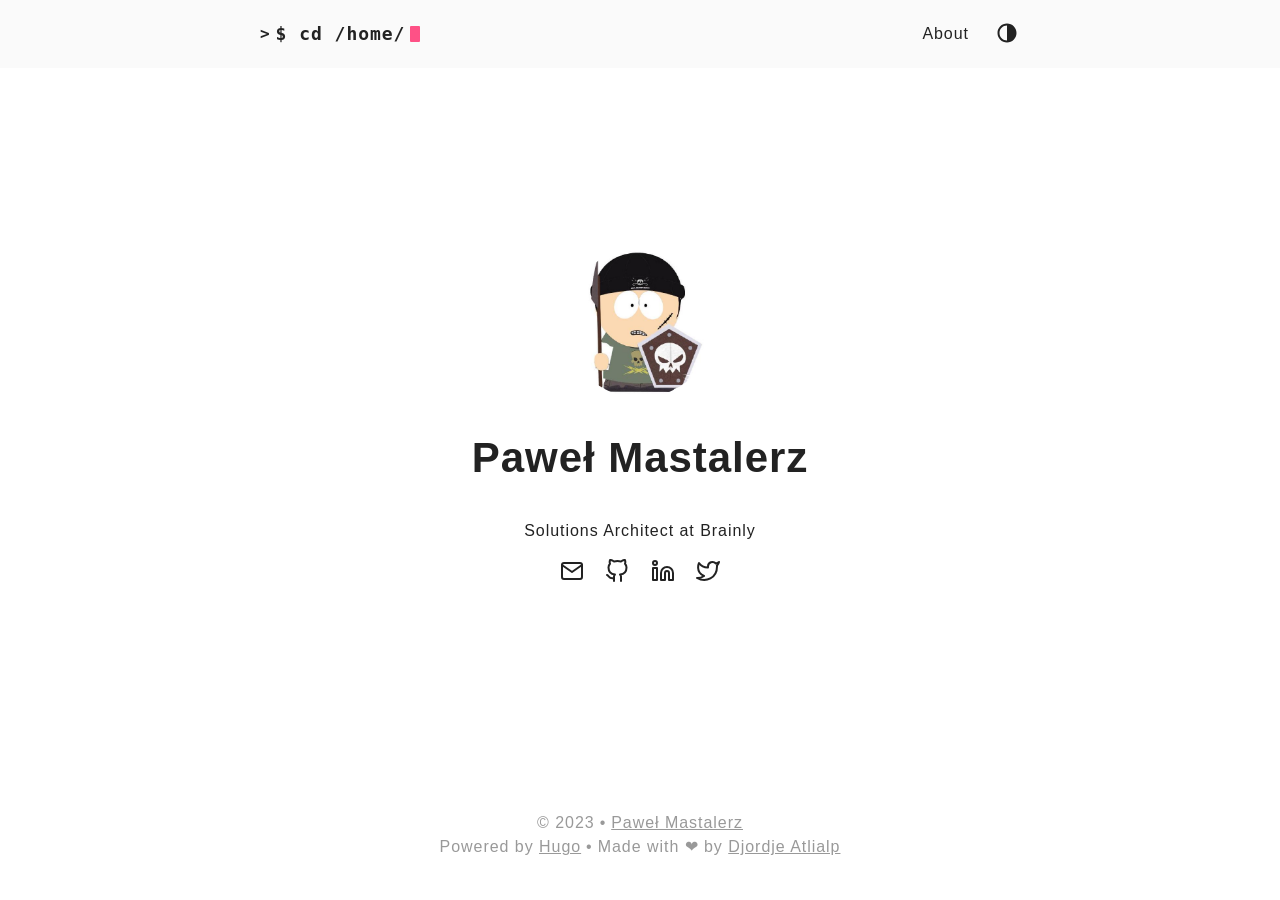
==== index.html @ 25dda84e "first commit" ====
<!DOCTYPE html>
<html lang="en">
    <head>
	<meta name="generator" content="Hugo 0.92.2" />
        <meta charset="UTF-8">
<meta http-equiv="X-UA-Compatible" content="ie=edge">
<meta name="viewport" content="width=device-width, initial-scale=1, shrink-to-fit=no">
<meta name="author" content="Paweł Mastalerz ">
<meta name="description" content="Solutions Architect at Brainly" />
<meta name="keywords" content="" />
<meta name="robots" content="noodp" />
<meta name="theme-color" content="" />
<link rel="canonical" href="https://mastalerz.info/" />


    <title>
        
            Paweł Mastalerz 
        
    </title>





<link rel="stylesheet" href="/main.b78c3be9451dc4ca61ca377f3dc2cf2e6345a44c2bae46216a322ef366daa399.css" integrity="sha256-t4w76UUdxMphyjd/PcLPLmNFpEwrrkYhajIu82bao5k=">



    <link rel="apple-touch-icon" sizes="180x180" href="/apple-touch-icon.png">
    <link rel="icon" type="image/png" sizes="32x32" href="/favicon-32x32.png">
    <link rel="icon" type="image/png" sizes="16x16" href="/favicon-16x16.png">
    <link rel="manifest" href="/site.webmanifest">
    <link rel="mask-icon" href="/safari-pinned-tab.svg" color="">
    <link rel="shortcut icon" href="/favicon.ico">
    <meta name="msapplication-TileColor" content="">


<meta itemprop="name" content="Paweł Mastalerz">
<meta itemprop="description" content="Solutions Architect at Brainly">
<meta name="twitter:card" content="summary"/>
<meta name="twitter:title" content="Paweł Mastalerz"/>
<meta name="twitter:description" content="Solutions Architect at Brainly"/>









<link rel="alternate" type="application/rss+xml" href="https://mastalerz.info/index.xml" title="Paweł Mastalerz" />








    </head>

    
    <body class="">

    
        <div class="container">
            <header class="header">
    <span class="header__inner">
        <a href="/" style="text-decoration: none;">
    <div class="logo">
        
            <span class="logo__mark">&gt;</span>
            <span class="logo__text ">
                $ cd /home/</span>
            <span class="logo__cursor" style=
                  "
                   
                   ">
            </span>
        
    </div>
</a>


        <span class="header__right">
            
                <nav class="menu">
    <ul class="menu__inner"><li><a href="/about/">About</a></li>
    </ul>
</nav>

                <span class="menu-trigger">
                    <svg xmlns="http://www.w3.org/2000/svg" viewBox="0 0 24 24">
                        <path d="M0 0h24v24H0z" fill="none"/>
                        <path d="M3 18h18v-2H3v2zm0-5h18v-2H3v2zm0-7v2h18V6H3z"/>
                    </svg>
                </span>
            
                <span class="theme-toggle not-selectable"><svg class="theme-toggler" width="24" height="24" viewBox="0 0 48 48" fill="none" xmlns="http://www.w3.org/2000/svg">
   <path d="M22 41C32.4934 41 41 32.4934 41 22C41 11.5066 32.4934 3 22
   3C11.5066 3 3 11.5066 3 22C3 32.4934 11.5066 41 22 41ZM7 22C7
   13.7157 13.7157 7 22 7V37C13.7157 37 7 30.2843 7 22Z"/>
 </svg></span>
        </span>
    </span>
</header>


            <div class="content">
                
    <main aria-role="main">
        <div>
            
               <img src="/images/me.jpg" class="circle" alt="n142" style="max-width:150px" />
            

            <h1>Paweł Mastalerz</h1>

            
    <p>Solutions Architect at Brainly</p>
                <div>
                    &nbsp; <a href="mailto:pawel@mastalerz.info" target="_blank" rel="me noopener " title="Email"><svg xmlns="http://www.w3.org/2000/svg" width="24" height="24" viewBox="0 0 24 24" fill="none" stroke="currentColor" stroke-width="2" stroke-linecap="round" stroke-linejoin="round"><path d="M4 4h16c1.1 0 2 .9 2 2v12c0 1.1-.9 2-2 2H4c-1.1 0-2-.9-2-2V6c0-1.1.9-2 2-2z"></path><polyline points="22,6 12,13 2,6"></polyline></svg></a> &nbsp;&nbsp; <a href="https://github.com/pmastalerz" target="_blank" rel="me noopener " title="Github"><svg xmlns="http://www.w3.org/2000/svg" width="24" height="24" viewBox="0 0 24 24" fill="none" stroke="currentColor" stroke-width="2" stroke-linecap="round" stroke-linejoin="round"><path d="M9 19c-5 1.5-5-2.5-7-3m14 6v-3.87a3.37 3.37 0 0 0-.94-2.61c3.14-.35 6.44-1.54 6.44-7A5.44 5.44 0 0 0 20 4.77 5.07 5.07 0 0 0 19.91 1S18.73.65 16 2.48a13.38 13.38 0 0 0-7 0C6.27.65 5.09 1 5.09 1A5.07 5.07 0 0 0 5 4.77a5.44 5.44 0 0 0-1.5 3.78c0 5.42 3.3 6.61 6.44 7A3.37 3.37 0 0 0 9 18.13V22"></path></svg></a> &nbsp;&nbsp; <a href="https://www.linkedin.com/in/pmastalerz/" target="_blank" rel="me noopener " title="Linkedin"><svg xmlns="http://www.w3.org/2000/svg" width="24" height="24" viewBox="0 0 24 24" fill="none" stroke="currentColor" stroke-width="2" stroke-linecap="round" stroke-linejoin="round"><path d="M16 8a6 6 0 0 1 6 6v7h-4v-7a2 2 0 0 0-2-2 2 2 0 0 0-2 2v7h-4v-7a6 6 0 0 1 6-6z"></path><rect x="2" y="9" width="4" height="12"></rect><circle cx="4" cy="4" r="2"></circle></svg></a> &nbsp;&nbsp; <a href="https://twitter.com/pmastalerz_" target="_blank" rel="me noopener " title="Twitter"><svg xmlns="http://www.w3.org/2000/svg" width="24" height="24" viewBox="0 0 24 24" fill="none" stroke="currentColor" stroke-width="2" stroke-linecap="round" stroke-linejoin="round"><path d="M23 3a10.9 10.9 0 0 1-3.14 1.53 4.48 4.48 0 0 0-7.86 3v1A10.66 10.66 0 0 1 3 4s-4 9 5 13a11.64 11.64 0 0 1-7 2c9 5 20 0 20-11.5a4.5 4.5 0 0 0-.08-.83A7.72 7.72 0 0 0 23 3z"></path></svg></a> &nbsp;
                </div>
        </div>
    </main>

            </div>

            
                <footer class="footer">
    
    <div class="footer__inner">
        <div class="footer__content">
            <span>&copy; 2023</span>
            <span><a href="https://mastalerz.info/">Paweł Mastalerz</a></span>
            
            
            
        </div>
    </div>
    
    
    <div class="footer__inner">
        <div class="footer__content">
            <span>Powered by <a href="http://gohugo.io">Hugo</a></span><span>Made with &#10084; by <a href="https://github.com/rhazdon">Djordje Atlialp</a></span>
        </div>
    </div>
    
</footer>

            
        </div>

        



<script type="text/javascript" src="/bundle.min.644292943ae47eef02fcd64b11757aeb8caeeaebf473a823b62099edccac808e8d82689359f285e5d95994e5ad5ae3b9c1ccc281eb1828e67d0ba6630f95b832.js" integrity="sha512-ZEKSlDrkfu8C/NZLEXV664yu6uv0c6gjtiCZ7cysgI6NgmiTWfKF5dlZlOWtWuO5wczCgesYKOZ9C6ZjD5W4Mg=="></script>



    </body>
</html>
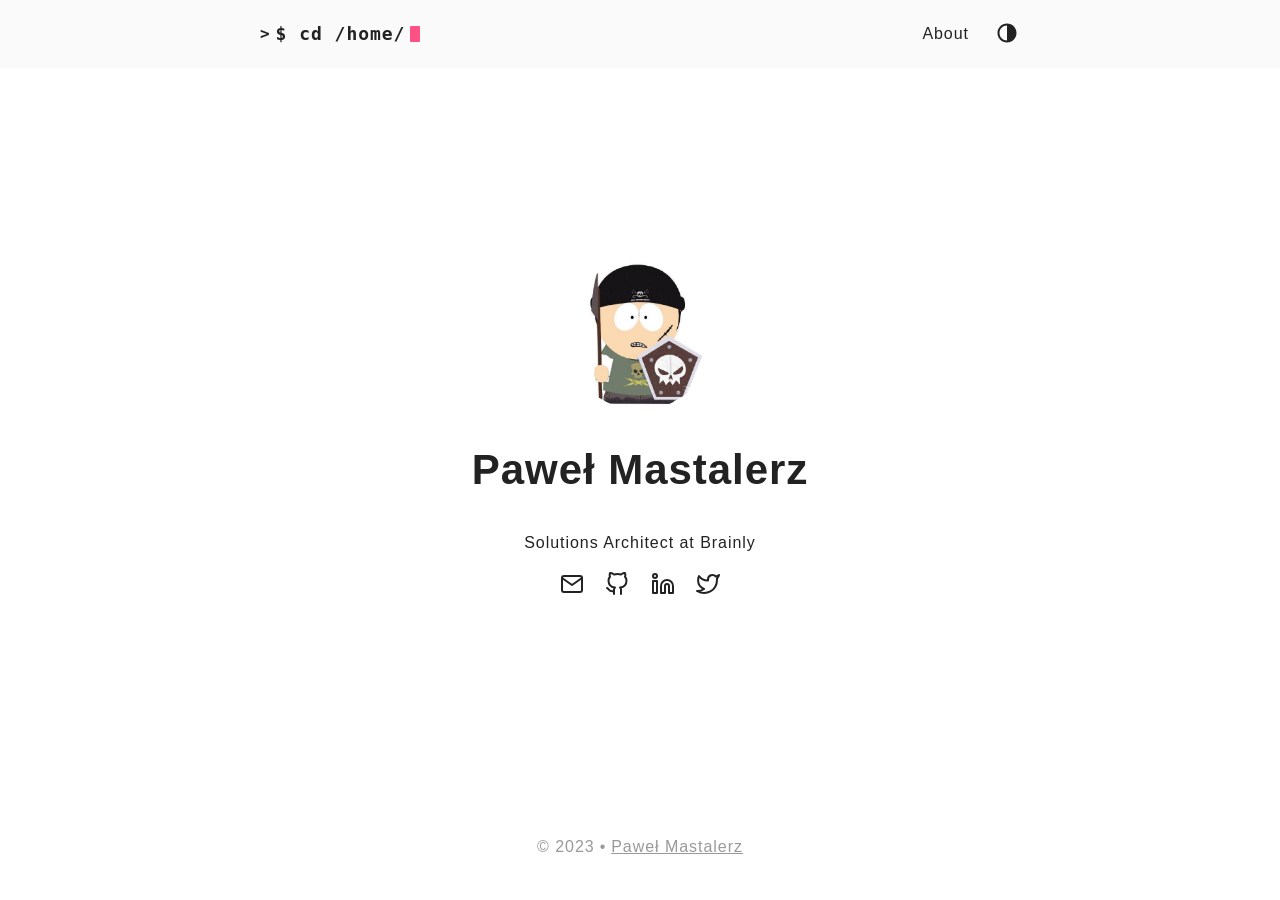
==== commit 7a676cce: "Remove credits" ====
--- a/index.html
+++ b/index.html
@@ -142,12 +142,6 @@
     </div>
     
     
-    <div class="footer__inner">
-        <div class="footer__content">
-            <span>Powered by <a href="http://gohugo.io">Hugo</a></span><span>Made with &#10084; by <a href="https://github.com/rhazdon">Djordje Atlialp</a></span>
-        </div>
-    </div>
-    
 </footer>
 
             
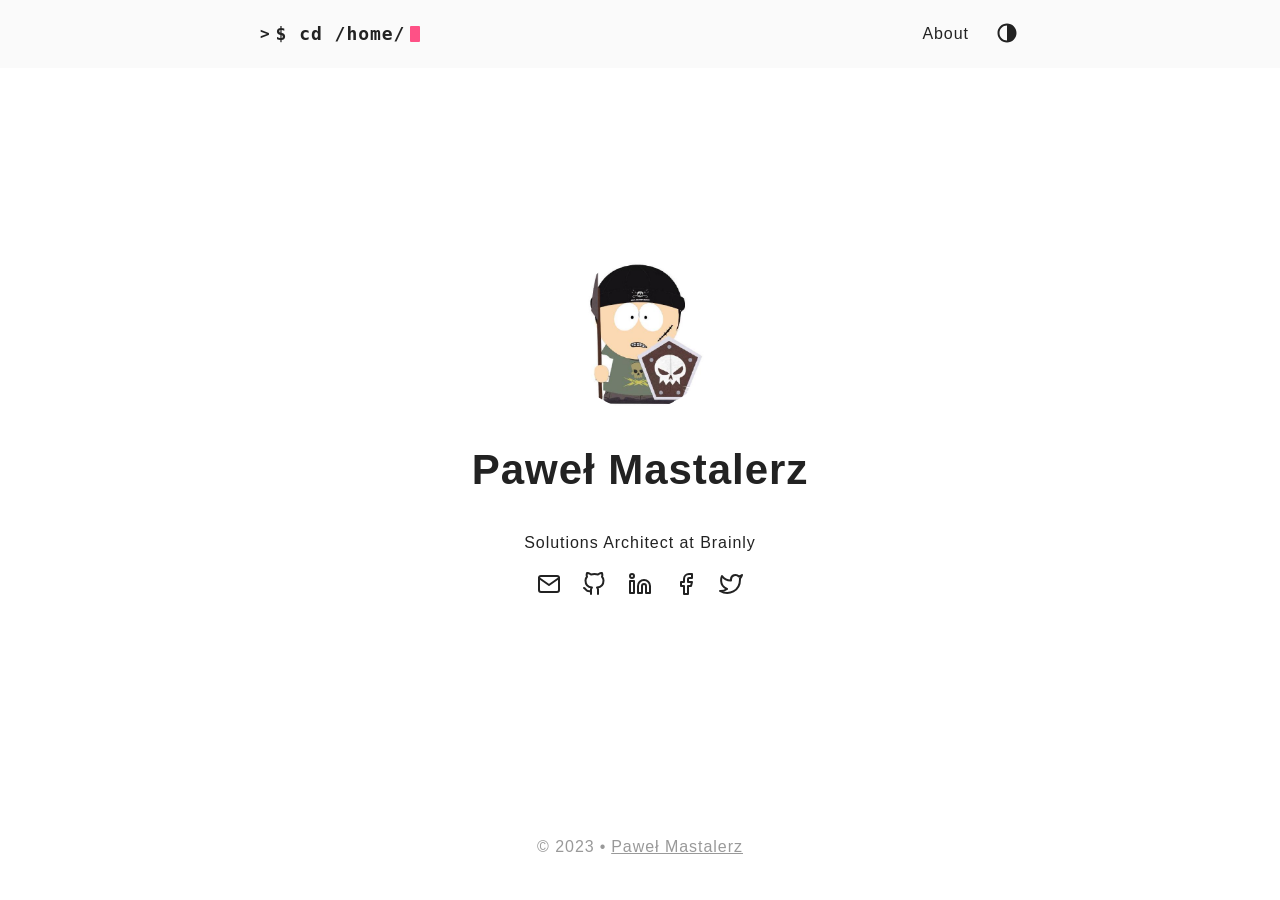
==== commit 822dd677: "Add FB link" ====
--- a/index.html
+++ b/index.html
@@ -121,7 +121,7 @@
             
     <p>Solutions Architect at Brainly</p>
                 <div>
-                    &nbsp; <a href="mailto:pawel@mastalerz.info" target="_blank" rel="me noopener " title="Email"><svg xmlns="http://www.w3.org/2000/svg" width="24" height="24" viewBox="0 0 24 24" fill="none" stroke="currentColor" stroke-width="2" stroke-linecap="round" stroke-linejoin="round"><path d="M4 4h16c1.1 0 2 .9 2 2v12c0 1.1-.9 2-2 2H4c-1.1 0-2-.9-2-2V6c0-1.1.9-2 2-2z"></path><polyline points="22,6 12,13 2,6"></polyline></svg></a> &nbsp;&nbsp; <a href="https://github.com/pmastalerz" target="_blank" rel="me noopener " title="Github"><svg xmlns="http://www.w3.org/2000/svg" width="24" height="24" viewBox="0 0 24 24" fill="none" stroke="currentColor" stroke-width="2" stroke-linecap="round" stroke-linejoin="round"><path d="M9 19c-5 1.5-5-2.5-7-3m14 6v-3.87a3.37 3.37 0 0 0-.94-2.61c3.14-.35 6.44-1.54 6.44-7A5.44 5.44 0 0 0 20 4.77 5.07 5.07 0 0 0 19.91 1S18.73.65 16 2.48a13.38 13.38 0 0 0-7 0C6.27.65 5.09 1 5.09 1A5.07 5.07 0 0 0 5 4.77a5.44 5.44 0 0 0-1.5 3.78c0 5.42 3.3 6.61 6.44 7A3.37 3.37 0 0 0 9 18.13V22"></path></svg></a> &nbsp;&nbsp; <a href="https://www.linkedin.com/in/pmastalerz/" target="_blank" rel="me noopener " title="Linkedin"><svg xmlns="http://www.w3.org/2000/svg" width="24" height="24" viewBox="0 0 24 24" fill="none" stroke="currentColor" stroke-width="2" stroke-linecap="round" stroke-linejoin="round"><path d="M16 8a6 6 0 0 1 6 6v7h-4v-7a2 2 0 0 0-2-2 2 2 0 0 0-2 2v7h-4v-7a6 6 0 0 1 6-6z"></path><rect x="2" y="9" width="4" height="12"></rect><circle cx="4" cy="4" r="2"></circle></svg></a> &nbsp;&nbsp; <a href="https://twitter.com/pmastalerz_" target="_blank" rel="me noopener " title="Twitter"><svg xmlns="http://www.w3.org/2000/svg" width="24" height="24" viewBox="0 0 24 24" fill="none" stroke="currentColor" stroke-width="2" stroke-linecap="round" stroke-linejoin="round"><path d="M23 3a10.9 10.9 0 0 1-3.14 1.53 4.48 4.48 0 0 0-7.86 3v1A10.66 10.66 0 0 1 3 4s-4 9 5 13a11.64 11.64 0 0 1-7 2c9 5 20 0 20-11.5a4.5 4.5 0 0 0-.08-.83A7.72 7.72 0 0 0 23 3z"></path></svg></a> &nbsp;
+                    &nbsp; <a href="mailto:pawel@mastalerz.info" target="_blank" rel="me noopener " title="Email"><svg xmlns="http://www.w3.org/2000/svg" width="24" height="24" viewBox="0 0 24 24" fill="none" stroke="currentColor" stroke-width="2" stroke-linecap="round" stroke-linejoin="round"><path d="M4 4h16c1.1 0 2 .9 2 2v12c0 1.1-.9 2-2 2H4c-1.1 0-2-.9-2-2V6c0-1.1.9-2 2-2z"></path><polyline points="22,6 12,13 2,6"></polyline></svg></a> &nbsp;&nbsp; <a href="https://github.com/pmastalerz" target="_blank" rel="me noopener " title="Github"><svg xmlns="http://www.w3.org/2000/svg" width="24" height="24" viewBox="0 0 24 24" fill="none" stroke="currentColor" stroke-width="2" stroke-linecap="round" stroke-linejoin="round"><path d="M9 19c-5 1.5-5-2.5-7-3m14 6v-3.87a3.37 3.37 0 0 0-.94-2.61c3.14-.35 6.44-1.54 6.44-7A5.44 5.44 0 0 0 20 4.77 5.07 5.07 0 0 0 19.91 1S18.73.65 16 2.48a13.38 13.38 0 0 0-7 0C6.27.65 5.09 1 5.09 1A5.07 5.07 0 0 0 5 4.77a5.44 5.44 0 0 0-1.5 3.78c0 5.42 3.3 6.61 6.44 7A3.37 3.37 0 0 0 9 18.13V22"></path></svg></a> &nbsp;&nbsp; <a href="https://www.linkedin.com/in/pmastalerz" target="_blank" rel="me noopener " title="Linkedin"><svg xmlns="http://www.w3.org/2000/svg" width="24" height="24" viewBox="0 0 24 24" fill="none" stroke="currentColor" stroke-width="2" stroke-linecap="round" stroke-linejoin="round"><path d="M16 8a6 6 0 0 1 6 6v7h-4v-7a2 2 0 0 0-2-2 2 2 0 0 0-2 2v7h-4v-7a6 6 0 0 1 6-6z"></path><rect x="2" y="9" width="4" height="12"></rect><circle cx="4" cy="4" r="2"></circle></svg></a> &nbsp;&nbsp; <a href="https://facebook.com/pmastalerz.n142" target="_blank" rel="me noopener " title="Facebook"><svg xmlns="http://www.w3.org/2000/svg" width="24" height="24" viewBox="0 0 24 24" fill="none" stroke="currentColor" stroke-width="2" stroke-linecap="round" stroke-linejoin="round"><path d="M18 2h-3a5 5 0 0 0-5 5v3H7v4h3v8h4v-8h3l1-4h-4V7a1 1 0 0 1 1-1h3z"></path></svg></a> &nbsp;&nbsp; <a href="https://twitter.com/pmastalerz_" target="_blank" rel="me noopener " title="Twitter"><svg xmlns="http://www.w3.org/2000/svg" width="24" height="24" viewBox="0 0 24 24" fill="none" stroke="currentColor" stroke-width="2" stroke-linecap="round" stroke-linejoin="round"><path d="M23 3a10.9 10.9 0 0 1-3.14 1.53 4.48 4.48 0 0 0-7.86 3v1A10.66 10.66 0 0 1 3 4s-4 9 5 13a11.64 11.64 0 0 1-7 2c9 5 20 0 20-11.5a4.5 4.5 0 0 0-.08-.83A7.72 7.72 0 0 0 23 3z"></path></svg></a> &nbsp;
                 </div>
         </div>
     </main>
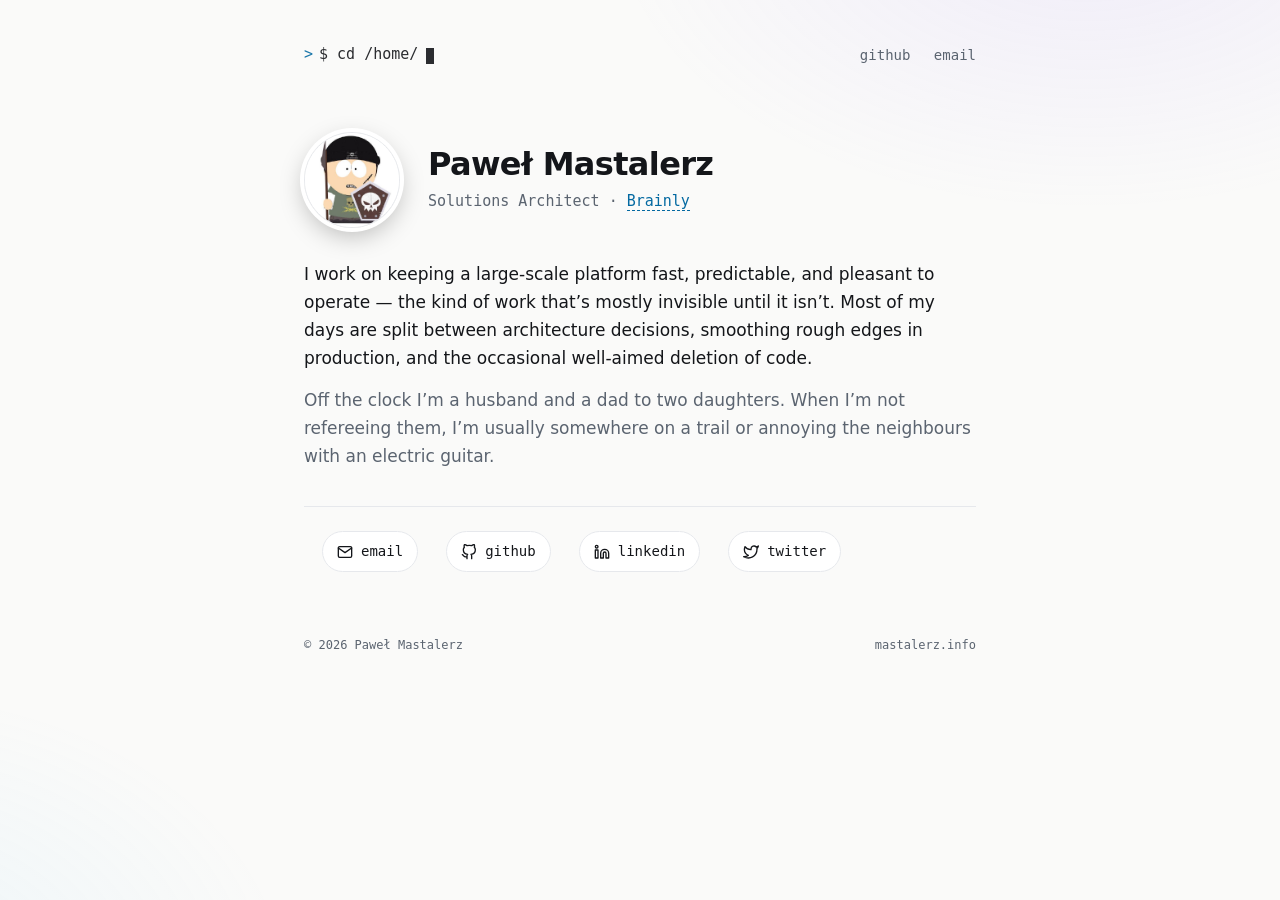
==== commit 056c5bd3: "Make minimal version" ====
--- a/index.html
+++ b/index.html
@@ -1,159 +1,90 @@
-<!DOCTYPE html>
+<!doctype html>
 <html lang="en">
-    <head>
-	<meta name="generator" content="Hugo 0.92.2" />
-        <meta charset="UTF-8">
-<meta http-equiv="X-UA-Compatible" content="ie=edge">
-<meta name="viewport" content="width=device-width, initial-scale=1, shrink-to-fit=no">
-<meta name="author" content="Paweł Mastalerz ">
-<meta name="description" content="Solutions Architect at Brainly" />
-<meta name="keywords" content="" />
-<meta name="robots" content="noodp" />
-<meta name="theme-color" content="" />
-<link rel="canonical" href="https://mastalerz.info/" />
+<head>
+    <meta charset="utf-8">
+    <meta name="viewport" content="width=device-width, initial-scale=1">
+    <title>Paweł Mastalerz</title>
+    <meta name="description" content="Paweł Mastalerz — Solutions Architect at Brainly.">
+    <meta name="author" content="Paweł Mastalerz">
+    <link rel="canonical" href="https://mastalerz.info/">
 
+    <meta property="og:type" content="website">
+    <meta property="og:title" content="Paweł Mastalerz">
+    <meta property="og:description" content="Solutions Architect at Brainly.">
+    <meta property="og:url" content="https://mastalerz.info/">
+    <meta property="og:image" content="https://mastalerz.info/images/me.jpg">
+    <meta name="twitter:card" content="summary">
 
-    <title>
-        
-            Paweł Mastalerz 
-        
-    </title>
-
-
-
-
-
-<link rel="stylesheet" href="/main.b78c3be9451dc4ca61ca377f3dc2cf2e6345a44c2bae46216a322ef366daa399.css" integrity="sha256-t4w76UUdxMphyjd/PcLPLmNFpEwrrkYhajIu82bao5k=">
-
-
-
-    <link rel="apple-touch-icon" sizes="180x180" href="/apple-touch-icon.png">
     <link rel="icon" type="image/png" sizes="32x32" href="/favicon-32x32.png">
     <link rel="icon" type="image/png" sizes="16x16" href="/favicon-16x16.png">
-    <link rel="manifest" href="/site.webmanifest">
-    <link rel="mask-icon" href="/safari-pinned-tab.svg" color="">
+    <link rel="apple-touch-icon" sizes="180x180" href="/apple-touch-icon.png">
     <link rel="shortcut icon" href="/favicon.ico">
-    <meta name="msapplication-TileColor" content="">
 
+    <link rel="stylesheet" href="/style.css">
 
-<meta itemprop="name" content="Paweł Mastalerz">
-<meta itemprop="description" content="Solutions Architect at Brainly">
-<meta name="twitter:card" content="summary"/>
-<meta name="twitter:title" content="Paweł Mastalerz"/>
-<meta name="twitter:description" content="Solutions Architect at Brainly"/>
+    <script async src="https://www.googletagmanager.com/gtag/js?id=G-M59LDRW99Y"></script>
+    <script>
+        window.dataLayer = window.dataLayer || [];
+        function gtag(){dataLayer.push(arguments);}
+        gtag('js', new Date());
+        gtag('config', 'G-M59LDRW99Y', { 'anonymize_ip': true });
+    </script>
+</head>
+<body>
+    <div class="wrap">
+        <header>
+            <a class="logo" href="/" aria-label="Home">
+                <span class="mark">&gt;</span>
+                <span>$ cd /home/</span>
+                <span class="cursor" aria-hidden="true"></span>
+            </a>
+            <nav>
+                <a href="https://github.com/pmastalerz">github</a>
+                <a href="mailto:pawel@mastalerz.info">email</a>
+            </nav>
+        </header>
 
+        <main>
+            <section class="hero">
+                <img class="avatar" src="/images/me.jpg" alt="Paweł Mastalerz" width="96" height="96">
+                <div>
+                    <h1>Paweł Mastalerz</h1>
+                    <p class="role">Solutions Architect <span aria-hidden="true">·</span> <a class="at" href="https://brainly.com" rel="noopener">Brainly</a></p>
+                </div>
+            </section>
 
+            <section class="bio">
+                <p>I work on keeping a large-scale platform fast, predictable, and pleasant to operate &mdash; the kind of work that&rsquo;s mostly invisible until it isn&rsquo;t. Most of my days are split between architecture decisions, smoothing rough edges in production, and the occasional well-aimed deletion of code.</p>
+                <p>Off the clock I&rsquo;m a husband and a dad to two daughters. When I&rsquo;m not refereeing them, I&rsquo;m usually somewhere on a trail or annoying the neighbours with an electric guitar.</p>
+            </section>
 
+            <hr class="divider">
 
+            <nav class="contact" aria-label="Contact">
+                <a href="mailto:pawel@mastalerz.info" rel="me">
+                    <svg viewBox="0 0 24 24" aria-hidden="true"><path d="M4 4h16c1.1 0 2 .9 2 2v12c0 1.1-.9 2-2 2H4c-1.1 0-2-.9-2-2V6c0-1.1.9-2 2-2z"/><polyline points="22,6 12,13 2,6"/></svg>
+                    email
+                </a>
+                <a href="https://github.com/pmastalerz" rel="me noopener" target="_blank">
+                    <svg viewBox="0 0 24 24" aria-hidden="true"><path d="M9 19c-5 1.5-5-2.5-7-3m14 6v-3.87a3.37 3.37 0 0 0-.94-2.61c3.14-.35 6.44-1.54 6.44-7A5.44 5.44 0 0 0 20 4.77 5.07 5.07 0 0 0 19.91 1S18.73.65 16 2.48a13.38 13.38 0 0 0-7 0C6.27.65 5.09 1 5.09 1A5.07 5.07 0 0 0 5 4.77a5.44 5.44 0 0 0-1.5 3.78c0 5.42 3.3 6.61 6.44 7A3.37 3.37 0 0 0 9 18.13V22"/></svg>
+                    github
+                </a>
+                <a href="https://www.linkedin.com/in/pmastalerz" rel="me noopener" target="_blank">
+                    <svg viewBox="0 0 24 24" aria-hidden="true"><path d="M16 8a6 6 0 0 1 6 6v7h-4v-7a2 2 0 0 0-2-2 2 2 0 0 0-2 2v7h-4v-7a6 6 0 0 1 6-6z"/><rect x="2" y="9" width="4" height="12"/><circle cx="4" cy="4" r="2"/></svg>
+                    linkedin
+                </a>
+                <a href="https://twitter.com/pmastalerz_" rel="me noopener" target="_blank">
+                    <svg viewBox="0 0 24 24" aria-hidden="true"><path d="M23 3a10.9 10.9 0 0 1-3.14 1.53 4.48 4.48 0 0 0-7.86 3v1A10.66 10.66 0 0 1 3 4s-4 9 5 13a11.64 11.64 0 0 1-7 2c9 5 20 0 20-11.5a4.5 4.5 0 0 0-.08-.83A7.72 7.72 0 0 0 23 3z"/></svg>
+                    twitter
+                </a>
+            </nav>
+        </main>
 
-
-
-
-
-<link rel="alternate" type="application/rss+xml" href="https://mastalerz.info/index.xml" title="Paweł Mastalerz" />
-
-
-
-
-
-
-
-
-    </head>
-
-    
-    <body class="">
-
-    
-        <div class="container">
-            <header class="header">
-    <span class="header__inner">
-        <a href="/" style="text-decoration: none;">
-    <div class="logo">
-        
-            <span class="logo__mark">&gt;</span>
-            <span class="logo__text ">
-                $ cd /home/</span>
-            <span class="logo__cursor" style=
-                  "
-                   
-                   ">
-            </span>
-        
+        <footer>
+            <span>&copy; <span id="y">2026</span> Paweł Mastalerz</span>
+            <span>mastalerz.info</span>
+        </footer>
     </div>
-</a>
-
-
-        <span class="header__right">
-            
-                <nav class="menu">
-    <ul class="menu__inner"><li><a href="/about/">About</a></li>
-    </ul>
-</nav>
-
-                <span class="menu-trigger">
-                    <svg xmlns="http://www.w3.org/2000/svg" viewBox="0 0 24 24">
-                        <path d="M0 0h24v24H0z" fill="none"/>
-                        <path d="M3 18h18v-2H3v2zm0-5h18v-2H3v2zm0-7v2h18V6H3z"/>
-                    </svg>
-                </span>
-            
-                <span class="theme-toggle not-selectable"><svg class="theme-toggler" width="24" height="24" viewBox="0 0 48 48" fill="none" xmlns="http://www.w3.org/2000/svg">
-   <path d="M22 41C32.4934 41 41 32.4934 41 22C41 11.5066 32.4934 3 22
-   3C11.5066 3 3 11.5066 3 22C3 32.4934 11.5066 41 22 41ZM7 22C7
-   13.7157 13.7157 7 22 7V37C13.7157 37 7 30.2843 7 22Z"/>
- </svg></span>
-        </span>
-    </span>
-</header>
-
-
-            <div class="content">
-                
-    <main aria-role="main">
-        <div>
-            
-               <img src="/images/me.jpg" class="circle" alt="n142" style="max-width:150px" />
-            
-
-            <h1>Paweł Mastalerz</h1>
-
-            
-    <p>Solutions Architect at Brainly</p>
-                <div>
-                    &nbsp; <a href="mailto:pawel@mastalerz.info" target="_blank" rel="me noopener " title="Email"><svg xmlns="http://www.w3.org/2000/svg" width="24" height="24" viewBox="0 0 24 24" fill="none" stroke="currentColor" stroke-width="2" stroke-linecap="round" stroke-linejoin="round"><path d="M4 4h16c1.1 0 2 .9 2 2v12c0 1.1-.9 2-2 2H4c-1.1 0-2-.9-2-2V6c0-1.1.9-2 2-2z"></path><polyline points="22,6 12,13 2,6"></polyline></svg></a> &nbsp;&nbsp; <a href="https://github.com/pmastalerz" target="_blank" rel="me noopener " title="Github"><svg xmlns="http://www.w3.org/2000/svg" width="24" height="24" viewBox="0 0 24 24" fill="none" stroke="currentColor" stroke-width="2" stroke-linecap="round" stroke-linejoin="round"><path d="M9 19c-5 1.5-5-2.5-7-3m14 6v-3.87a3.37 3.37 0 0 0-.94-2.61c3.14-.35 6.44-1.54 6.44-7A5.44 5.44 0 0 0 20 4.77 5.07 5.07 0 0 0 19.91 1S18.73.65 16 2.48a13.38 13.38 0 0 0-7 0C6.27.65 5.09 1 5.09 1A5.07 5.07 0 0 0 5 4.77a5.44 5.44 0 0 0-1.5 3.78c0 5.42 3.3 6.61 6.44 7A3.37 3.37 0 0 0 9 18.13V22"></path></svg></a> &nbsp;&nbsp; <a href="https://www.linkedin.com/in/pmastalerz" target="_blank" rel="me noopener " title="Linkedin"><svg xmlns="http://www.w3.org/2000/svg" width="24" height="24" viewBox="0 0 24 24" fill="none" stroke="currentColor" stroke-width="2" stroke-linecap="round" stroke-linejoin="round"><path d="M16 8a6 6 0 0 1 6 6v7h-4v-7a2 2 0 0 0-2-2 2 2 0 0 0-2 2v7h-4v-7a6 6 0 0 1 6-6z"></path><rect x="2" y="9" width="4" height="12"></rect><circle cx="4" cy="4" r="2"></circle></svg></a> &nbsp;&nbsp; <a href="https://facebook.com/pmastalerz.n142" target="_blank" rel="me noopener " title="Facebook"><svg xmlns="http://www.w3.org/2000/svg" width="24" height="24" viewBox="0 0 24 24" fill="none" stroke="currentColor" stroke-width="2" stroke-linecap="round" stroke-linejoin="round"><path d="M18 2h-3a5 5 0 0 0-5 5v3H7v4h3v8h4v-8h3l1-4h-4V7a1 1 0 0 1 1-1h3z"></path></svg></a> &nbsp;&nbsp; <a href="https://twitter.com/pmastalerz_" target="_blank" rel="me noopener " title="Twitter"><svg xmlns="http://www.w3.org/2000/svg" width="24" height="24" viewBox="0 0 24 24" fill="none" stroke="currentColor" stroke-width="2" stroke-linecap="round" stroke-linejoin="round"><path d="M23 3a10.9 10.9 0 0 1-3.14 1.53 4.48 4.48 0 0 0-7.86 3v1A10.66 10.66 0 0 1 3 4s-4 9 5 13a11.64 11.64 0 0 1-7 2c9 5 20 0 20-11.5a4.5 4.5 0 0 0-.08-.83A7.72 7.72 0 0 0 23 3z"></path></svg></a> &nbsp;
-                </div>
-        </div>
-    </main>
-
-            </div>
-
-            
-                <footer class="footer">
-    
-    <div class="footer__inner">
-        <div class="footer__content">
-            <span>&copy; 2023</span>
-            <span><a href="https://mastalerz.info/">Paweł Mastalerz</a></span>
-            
-            
-            
-        </div>
-    </div>
-    
-    
-</footer>
-
-            
-        </div>
-
-        
-
-
-
-<script type="text/javascript" src="/bundle.min.644292943ae47eef02fcd64b11757aeb8caeeaebf473a823b62099edccac808e8d82689359f285e5d95994e5ad5ae3b9c1ccc281eb1828e67d0ba6630f95b832.js" integrity="sha512-ZEKSlDrkfu8C/NZLEXV664yu6uv0c6gjtiCZ7cysgI6NgmiTWfKF5dlZlOWtWuO5wczCgesYKOZ9C6ZjD5W4Mg=="></script>
-
-
-
-    </body>
+    <script>document.getElementById('y').textContent = new Date().getFullYear();</script>
+</body>
 </html>
--- a/style.css
+++ b/style.css
@@ -0,0 +1,218 @@
+:root {
+    --bg: #0e0f12;
+    --bg-elev: #15171c;
+    --fg: #e7e9ee;
+    --muted: #8a8f99;
+    --accent: #7dd3fc;
+    --accent-2: #a78bfa;
+    --border: #20232b;
+    --ring: rgba(125, 211, 252, 0.35);
+    --mono: ui-monospace, "JetBrains Mono", "SF Mono", Menlo, Consolas, monospace;
+    --sans: ui-sans-serif, system-ui, -apple-system, "Segoe UI", Inter, Roboto, "Helvetica Neue", Arial, sans-serif;
+}
+
+@media (prefers-color-scheme: light) {
+    :root {
+        --bg: #fafaf9;
+        --bg-elev: #ffffff;
+        --fg: #14161a;
+        --muted: #5b6470;
+        --accent: #0369a1;
+        --accent-2: #6d28d9;
+        --border: #e6e8ec;
+        --ring: rgba(3, 105, 161, 0.25);
+    }
+}
+
+* { box-sizing: border-box; }
+
+html, body {
+    margin: 0;
+    padding: 0;
+    background: var(--bg);
+    color: var(--fg);
+    font-family: var(--sans);
+    font-size: 17px;
+    line-height: 1.65;
+    -webkit-font-smoothing: antialiased;
+    -moz-osx-font-smoothing: grayscale;
+}
+
+body::before {
+    content: "";
+    position: fixed;
+    inset: 0;
+    background:
+        radial-gradient(800px 500px at 85% -10%, rgba(167, 139, 250, 0.12), transparent 60%),
+        radial-gradient(700px 500px at -10% 110%, rgba(125, 211, 252, 0.10), transparent 60%);
+    pointer-events: none;
+    z-index: 0;
+}
+
+.wrap {
+    position: relative;
+    z-index: 1;
+    max-width: 720px;
+    margin: 0 auto;
+    padding: 40px 24px 80px;
+}
+
+header {
+    display: flex;
+    align-items: center;
+    justify-content: space-between;
+    margin-bottom: 64px;
+}
+
+.logo {
+    font-family: var(--mono);
+    font-size: 15px;
+    color: var(--fg);
+    text-decoration: none;
+    display: inline-flex;
+    align-items: center;
+    gap: 6px;
+    opacity: 0.9;
+}
+
+.logo .mark { color: var(--accent); }
+.logo .cursor {
+    display: inline-block;
+    width: 8px;
+    height: 16px;
+    background: var(--fg);
+    margin-left: 2px;
+    transform: translateY(2px);
+    animation: blink 1s steps(2, start) infinite;
+}
+
+@keyframes blink { to { visibility: hidden; } }
+
+nav a {
+    color: var(--muted);
+    text-decoration: none;
+    font-size: 14px;
+    font-family: var(--mono);
+    margin-left: 18px;
+    transition: color 0.2s;
+}
+nav a:hover { color: var(--fg); }
+
+main { display: block; }
+
+.hero {
+    display: flex;
+    align-items: center;
+    gap: 28px;
+    margin-bottom: 32px;
+}
+
+.avatar {
+    width: 96px;
+    height: 96px;
+    border-radius: 50%;
+    object-fit: cover;
+    border: 1px solid var(--border);
+    box-shadow: 0 0 0 4px var(--bg-elev), 0 8px 24px rgba(0,0,0,0.25);
+    flex-shrink: 0;
+}
+
+h1 {
+    font-size: 32px;
+    line-height: 1.15;
+    margin: 0 0 6px;
+    letter-spacing: -0.02em;
+    font-weight: 700;
+}
+
+.role {
+    margin: 0;
+    color: var(--muted);
+    font-size: 15px;
+    font-family: var(--mono);
+}
+
+.role .at {
+    color: var(--accent);
+    text-decoration: none;
+    border-bottom: 1px dashed var(--accent);
+}
+.role .at:hover { color: var(--accent-2); border-color: var(--accent-2); }
+
+.bio p {
+    margin: 0 0 14px;
+    color: var(--fg);
+}
+
+.bio p + p { color: var(--muted); }
+
+.divider {
+    height: 1px;
+    background: var(--border);
+    margin: 36px 0 24px;
+    border: 0;
+}
+
+.contact {
+    display: flex;
+    flex-wrap: wrap;
+    gap: 10px;
+}
+
+.contact a {
+    display: inline-flex;
+    align-items: center;
+    gap: 8px;
+    padding: 8px 14px;
+    border: 1px solid var(--border);
+    border-radius: 999px;
+    color: var(--fg);
+    text-decoration: none;
+    font-size: 14px;
+    font-family: var(--mono);
+    background: var(--bg-elev);
+    transition: transform 0.15s ease, border-color 0.2s ease, color 0.2s ease, box-shadow 0.2s ease;
+}
+
+.contact a:hover {
+    color: var(--accent);
+    border-color: var(--accent);
+    transform: translateY(-1px);
+    box-shadow: 0 0 0 4px var(--ring);
+}
+
+.contact svg {
+    width: 16px;
+    height: 16px;
+    stroke: currentColor;
+    fill: none;
+    stroke-width: 2;
+    stroke-linecap: round;
+    stroke-linejoin: round;
+}
+
+footer {
+    margin-top: 64px;
+    color: var(--muted);
+    font-family: var(--mono);
+    font-size: 12px;
+    display: flex;
+    justify-content: space-between;
+    align-items: center;
+}
+
+footer a { color: inherit; text-decoration: none; }
+footer a:hover { color: var(--fg); }
+
+@media (max-width: 520px) {
+    .wrap { padding: 28px 18px 60px; }
+    header { margin-bottom: 40px; }
+    .hero { flex-direction: column; align-items: flex-start; gap: 18px; }
+    h1 { font-size: 26px; }
+    nav a { margin-left: 12px; }
+}
+
+@media (prefers-reduced-motion: reduce) {
+    .logo .cursor { animation: none; }
+    .contact a { transition: none; }
+}
